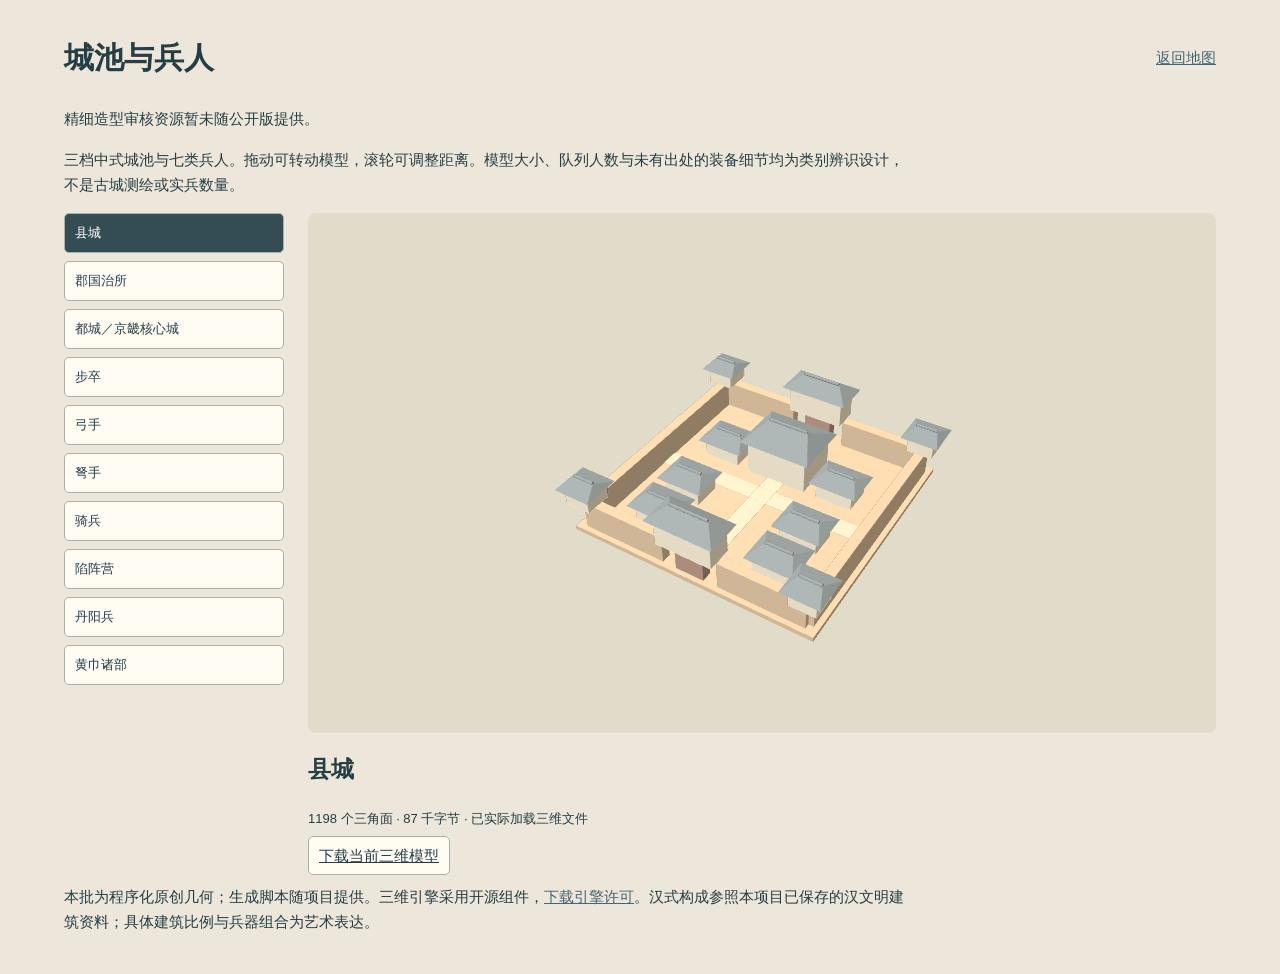
==== web/models.html @ 1ff04032 "Initial GPL-3.0 source release for Map Viewer Tool" ====
<!doctype html>
<html lang="zh-CN"><head><meta charset="utf-8"><meta name="viewport" content="width=device-width,initial-scale=1"><title>城池与兵人 · 模型预览</title><style>
*{box-sizing:border-box}body{margin:0;background:#ece7da;color:#253d44;font:15px/1.7 'Microsoft YaHei',sans-serif}main{max-width:1200px;margin:auto;padding:24px}header{display:flex;justify-content:space-between;align-items:center}a{color:#456677}h1{font-family:SimSun,serif;margin:8px 0}p{max-width:850px}.layout{display:grid;grid-template-columns:220px 1fr;gap:24px}nav{display:flex;flex-direction:column;gap:8px}button,a.download{border:1px solid #a7b0ac;border-radius:5px;background:#fffcf4;color:#253d44;padding:10px;text-align:left;cursor:pointer}button[aria-pressed=true]{background:#344d52;color:white}#stage{height:520px;background:#e1dbca;border-radius:8px;touch-action:none}canvas{width:100%;height:100%;display:block}#status{font-size:13px}#error{color:#9a3929}@media(max-width:720px){main{padding:14px}.layout{display:flex;flex-direction:column}nav{flex-direction:row;flex-wrap:wrap}button{padding:8px}#stage{height:350px}}
</style></head><body><main><header><h1>城池与兵人</h1><a href="./">返回地图</a></header><p>精细造型审核资源暂未随公开版提供。</p><p>三档中式城池与七类兵人。拖动可转动模型，滚轮可调整距离。模型大小、队列人数与未有出处的装备细节均为类别辨识设计，不是古城测绘或实兵数量。</p><div class="layout"><nav id="choices" aria-label="选择模型"></nav><section><div id="stage" aria-label="三维模型预览"></div><h2 id="name"></h2><p id="status">正在读取模型…</p><p id="error" role="alert" hidden></p><a id="download" class="download" download>下载当前三维模型</a></section></div><p>本批为程序化原创几何；生成脚本随项目提供。三维引擎采用开源组件，<a href="assets/THREE-LICENSE.txt" download>下载引擎许可</a>。汉式构成参照本项目已保存的汉文明建筑资料；具体建筑比例与兵器组合为艺术表达。</p><script type="module" src="model-gallery.mjs"></script></main></body></html>
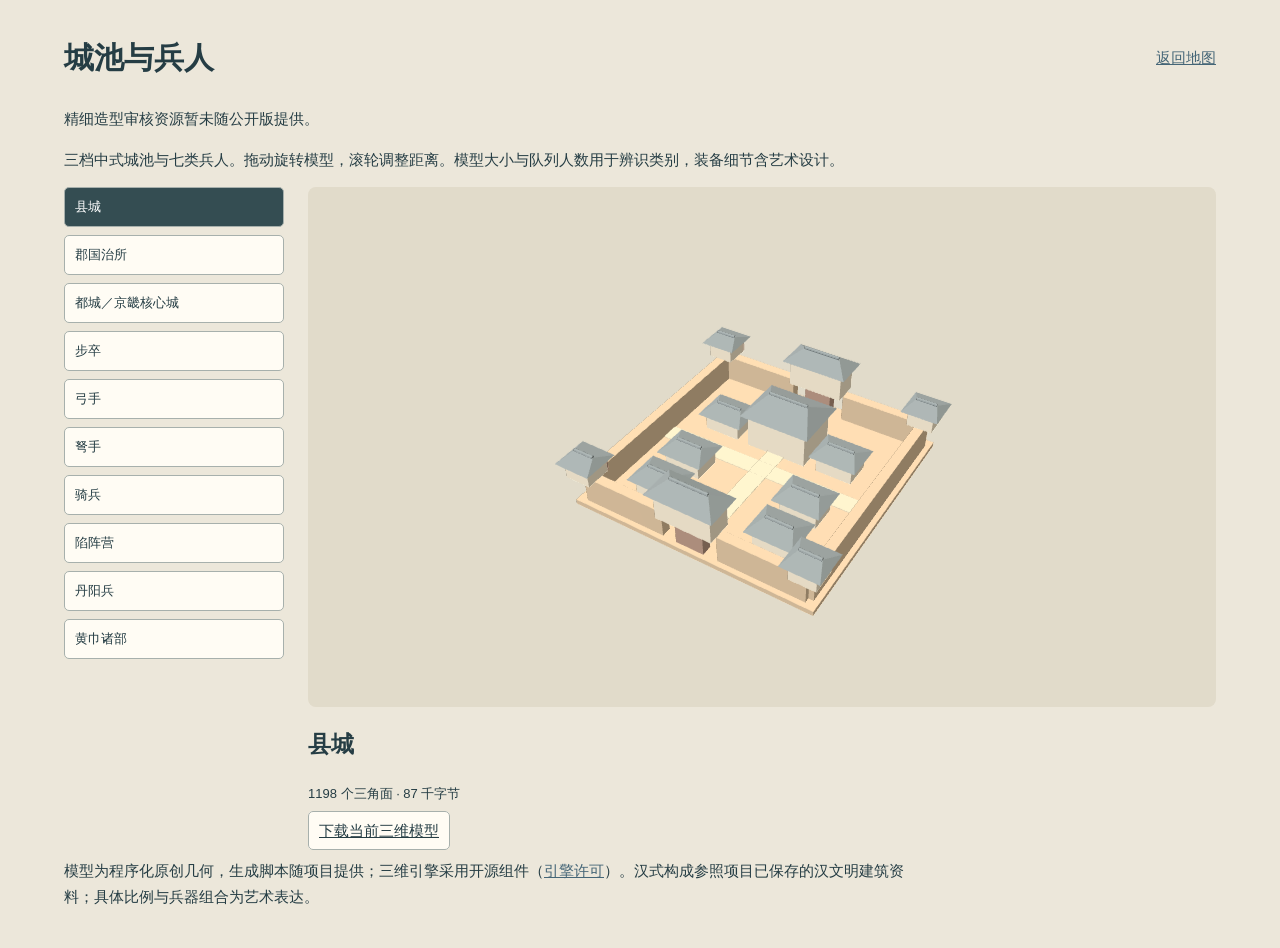
==== commit ba709042: "修复文案升级兼容、地图标签与安卓更新链，发布 0.1.10" ====
--- a/web/models.html
+++ b/web/models.html
@@ -1,4 +1,4 @@
 <!doctype html>
 <html lang="zh-CN"><head><meta charset="utf-8"><meta name="viewport" content="width=device-width,initial-scale=1"><title>城池与兵人 · 模型预览</title><style>
 *{box-sizing:border-box}body{margin:0;background:#ece7da;color:#253d44;font:15px/1.7 'Microsoft YaHei',sans-serif}main{max-width:1200px;margin:auto;padding:24px}header{display:flex;justify-content:space-between;align-items:center}a{color:#456677}h1{font-family:SimSun,serif;margin:8px 0}p{max-width:850px}.layout{display:grid;grid-template-columns:220px 1fr;gap:24px}nav{display:flex;flex-direction:column;gap:8px}button,a.download{border:1px solid #a7b0ac;border-radius:5px;background:#fffcf4;color:#253d44;padding:10px;text-align:left;cursor:pointer}button[aria-pressed=true]{background:#344d52;color:white}#stage{height:520px;background:#e1dbca;border-radius:8px;touch-action:none}canvas{width:100%;height:100%;display:block}#status{font-size:13px}#error{color:#9a3929}@media(max-width:720px){main{padding:14px}.layout{display:flex;flex-direction:column}nav{flex-direction:row;flex-wrap:wrap}button{padding:8px}#stage{height:350px}}
-</style></head><body><main><header><h1>城池与兵人</h1><a href="./">返回地图</a></header><p>精细造型审核资源暂未随公开版提供。</p><p>三档中式城池与七类兵人。拖动可转动模型，滚轮可调整距离。模型大小、队列人数与未有出处的装备细节均为类别辨识设计，不是古城测绘或实兵数量。</p><div class="layout"><nav id="choices" aria-label="选择模型"></nav><section><div id="stage" aria-label="三维模型预览"></div><h2 id="name"></h2><p id="status">正在读取模型…</p><p id="error" role="alert" hidden></p><a id="download" class="download" download>下载当前三维模型</a></section></div><p>本批为程序化原创几何；生成脚本随项目提供。三维引擎采用开源组件，<a href="assets/THREE-LICENSE.txt" download>下载引擎许可</a>。汉式构成参照本项目已保存的汉文明建筑资料；具体建筑比例与兵器组合为艺术表达。</p><script type="module" src="model-gallery.mjs"></script></main></body></html>
+</style></head><body><main><header><h1>城池与兵人</h1><a href="./">返回地图</a></header><p>精细造型审核资源暂未随公开版提供。</p><p>三档中式城池与七类兵人。拖动旋转模型，滚轮调整距离。模型大小与队列人数用于辨识类别，装备细节含艺术设计。</p><div class="layout"><nav id="choices" aria-label="选择模型"></nav><section><div id="stage" aria-label="三维模型预览"></div><h2 id="name"></h2><p id="status">正在读取模型…</p><p id="error" role="alert" hidden></p><a id="download" class="download" download>下载当前三维模型</a></section></div><p>模型为程序化原创几何，生成脚本随项目提供；三维引擎采用开源组件（<a href="assets/THREE-LICENSE.txt" download>引擎许可</a>）。汉式构成参照项目已保存的汉文明建筑资料；具体比例与兵器组合为艺术表达。</p><script type="module" src="model-gallery.mjs"></script></main></body></html>
